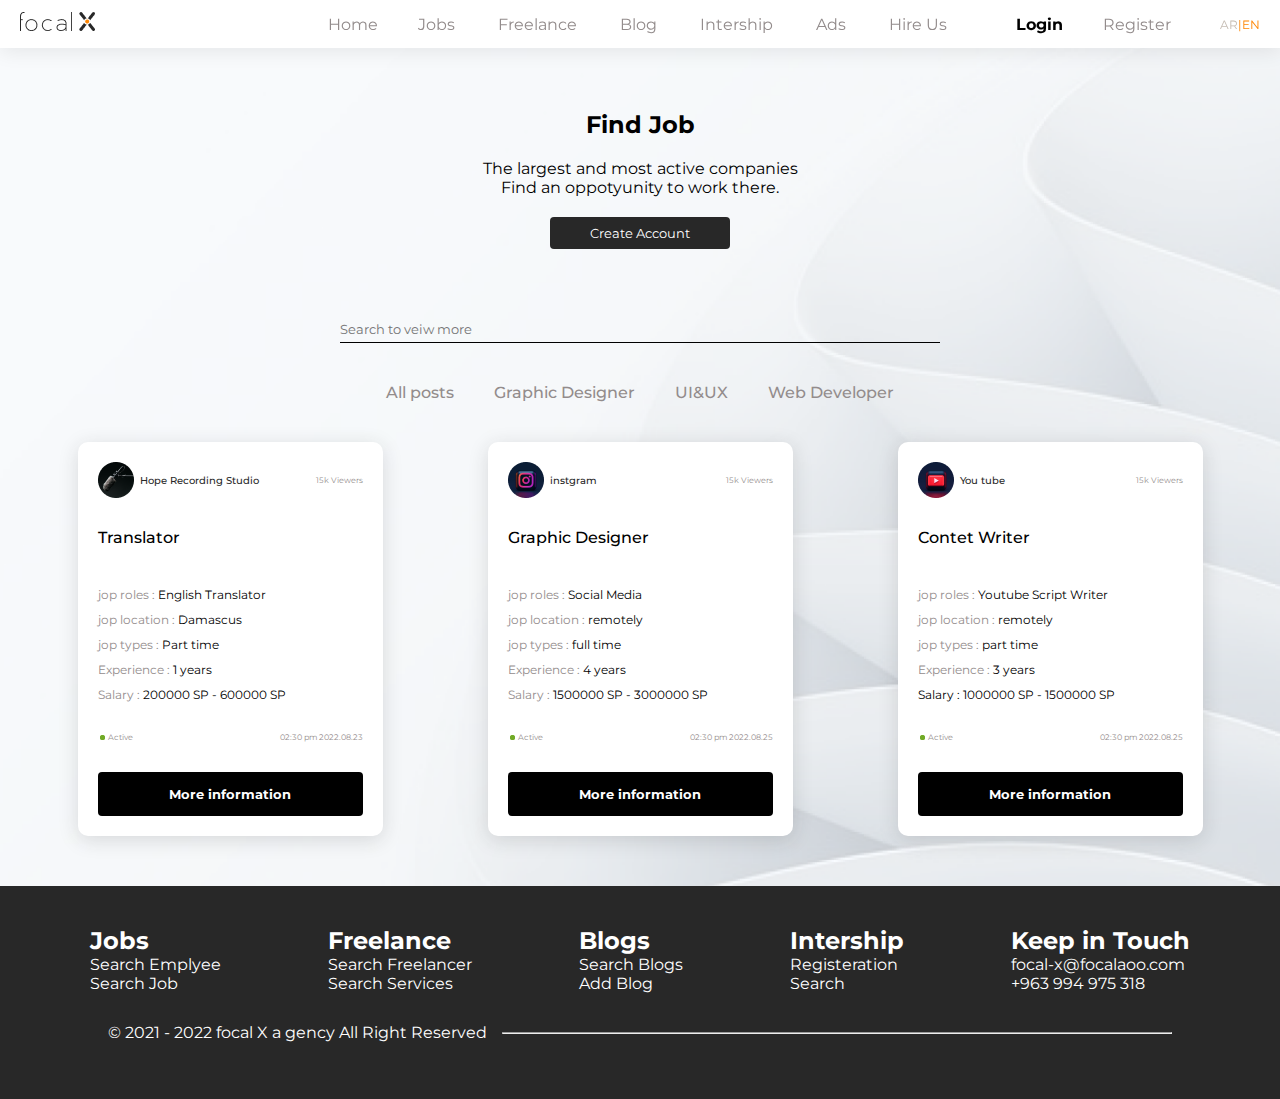
==== index.html @ c3031d2e "edit" ====
<!DOCTYPE html>
<html lang="en">
<head>
    <meta charset="UTF-8">
    <meta http-equiv="X-UA-Compatible" content="IE=edge">
    <meta name="viewport" content="width=device-width, initial-scale=1.0">
    <title>Focal X</title>
    <link rel="stylesheet" href="https://cdnjs.cloudflare.com/ajax/libs/font-awesome/6.4.0/css/all.min.css" integrity="sha512-iecdLmaskl7CVkqkXNQ/ZH/XLlvWZOJyj7Yy7tcenmpD1ypASozpmT/E0iPtmFIB46ZmdtAc9eNBvH0H/ZpiBw==" crossorigin="anonymous" referrerpolicy="no-referrer" />
    <link rel="stylesheet" href="assest/style/jobs.css">
    <link rel="stylesheet" href="assest/style/all.min.css"> 
</head>
<body>
    <nav class="nav-bar">
        <div class="logo">
            <div class="list">
                <i class="fas fa-angle-down">
                    <i class="fas fa-angle-up"></i>
                </i>
                Click
                <ul class="left-list">
                    <li>Home</li>
                    <li class="jobs">
                        Jobs
                        <i class="fas fa-angle-down">
                            <i class="fas fa-angle-up"></i>
                        </i>
                        <ul class="hidden-list">
                            <div class="trag"></div>
                            <li><a href="jobs.html">search jobs</a></li>
                            <li><a href="employee.html">search Employee</a></li>
                            <li><a href="companies.html">companies</a></li>
                        </ul>
                    </li>
                    <li>Freelance<i class="fas fa-angle-down"></i></li>
                    <li>Blog<i class="fas fa-angle-down"></i></li>
                    <li>Intership<i class="fas fa-angle-down"></i></li>
                    <li>Ads<i class="fas fa-angle-down"></i></li>
                    <li>Hire Us</li>
                </ul>
                <ul class="right-list">
                    <li><span>Login</span></li>
                    <li>Register</li>
                </ul>
                <div class="langege">
                    <p>AR</p>
                    <span>|EN</span>
                </div>
            </div>
            <img src="assest/images/Layer 2.png" alt="not found">
        </div>
        <ul class="left-list">
            <li>Home</li>
            <li class="jobs">
                Jobs
                <i class="fas fa-angle-down">
                    <i class="fas fa-angle-up"></i>
                </i>
                <ul class="hidden-list">
                    <div class="trag"></div>
                    <li><a href="jobs.html">search jobs</a></li>
                    <li><a href="employee.html">search Employee</a></li>
                    <li><a href="companies.html">companies</a></li>
                </ul>
            </li>
            <li>Freelance<i class="fas fa-angle-down"></i></li>
            <li>Blog<i class="fas fa-angle-down"></i></li>
            <li>Intership<i class="fas fa-angle-down"></i></li>
            <li>Ads<i class="fas fa-angle-down"></i></li>
            <li>Hire Us</li>
        </ul>
        <ul class="right-list">
            <li><span>Login</span></li>
            <li>Register</li>
        </ul>
        <div class="langege">
            <p>AR</p>
            <span>|EN</span>
        </div>
    </nav>

    <section class="jobs-section">
        <div class="find-job">
            <h1>Find Job</h1>
            <p>The largest and most active companies<br>Find an oppotyunity to work there.</p>
            <button>Create Account</button>
        </div>
        <div class="search-jobs">
            <div class="search">
                <div class="icons">
                    <i class="fas fa-search ser-icon"></i>
                    <i class="fa fa-sliders edit-icon"></i>
                </div>
                <input class="search-bar" type="search" placeholder="Search to veiw more">
            </div>
        </div>
        <ul class="choices">
            <li class="active" data-cat=".card" ><span>All p</span>osts</li>
            <li data-cat=".grap" ><span>Gra</span>phic Designer</li>
            <li data-cat=".ui&ux"><span>UI</span>&UX</li>
            <li data-cat=".web"><span>Web</span> Developer</li>
        </ul>
        <div class="cards">
            <div class="card">
                <div class="up">
                    <div class="right">
                        <img src="assest/images/Ellipse 57.png" alt="not found" onkeyup="search()">
                        <p>Hope Recording Studio</p>
                    </div>
                    <span>15k Viewers</span>
                </div>
                <h1>Translator</h1>
                <ul>
                    <li>jop roles : <span>English Translator</span></li>
                    <li>jop location : <span>Damascus</span></li>
                    <li>jop types : <span>Part time</span></li>
                    <li>Experience : <span>1 years</span></li>
                    <li>Salary : <span>200000 SP - 600000 SP</span></li> 
                </ul>
                <div class="down">
                    <p>Active</p>
                    <p>02:30 pm  2022.08.23</p>
                </div>
                <button>More information</button>
            </div>
            <div class="card grap">
                <div class="up">
                    <div class="right">
                        <img src="assest/images/Ellipse 57 (1).png" alt="not found">
                        <p>instgram</p>
                    </div>
                    <span>15k Viewers</span>
                </div>
                <h1>Graphic Designer</h1>
                <ul>
                    <li>jop roles : <span>Social Media</span></li>
                    <li>jop location : <span>remotely</span></li>
                    <li>jop types : <span>full time</span></li>
                    <li>Experience : <span>4 years</span></li>
                    <li>Salary : <span>1500000 SP - 3000000 SP</span></li>
                </ul>
                <div class="down">
                    <p>Active</p>
                    <p>02:30 pm  2022.08.25</p>
                </div>
                <button>More information</button>
            </div>
            <div class="card">
                <div class="up">
                    <div class="right">
                        <img src="assest/images/Ellipse 57 (2).png" alt="not found">
                        <p>You tube</p>
                    </div>
                    <span>15k Viewers</span>
                </div>
                <h1>Contet Writer</h1>
                <ul>
                    <li>jop roles : <span>Youtube Script Writer</span></li>
                    <li>jop location : <span>remotely</span></li>
                    <li>jop types : <span>part time</span></li>
                    <li>Experience : <span>3 years</span></li>
                    <li><span>Salary : <span>1000000 SP - 1500000 SP</span></li>
                </ul>
                <div class="down">
                    <p>Active</p>
                    <p>02:30 pm  2022.08.25</p>
                </div>
                <button>More information</button>
            </div>
        </div>
    </section>
    <footer>
        <div class="info">
            <div class="list1">
                <h1>Jobs</h1>
                <ul>
                    <li>Search Emplyee</li>
                    <li>Search Job</li>
                </ul>
            </div>
            <div class="list1">
                <h1>Freelance</h1>
                <ul>
                    <li>Search Freelancer</li>
                    <li>Search Services</li>
                </ul>
            </div>
            <div class="list1">
                <h1>Blogs</h1>
                <ul>
                    <li>Search Blogs</li>
                    <li>Add Blog</li>
                </ul>
            </div>
            <div class="list1">
                <h1>Intership</h1>
                <ul>
                    <li>Registeration</li>
                    <li>Search</li>
                </ul>
            </div>
            <div class="list1">
                <h1>Keep in Touch</h1>
                <ul>
                    <li>focal-x@focalaoo.com</li>
                    <li>+963 994 975 318</li>
                </ul>
            </div>
        </div>
        <div class="detils">
            <p>© 2021 - 2022 focal X a gency All Right Reserved</p><hr>
        </div>
    </footer>
    <script src="assest/javascript/home.js"></script>
</body>
</html>
---- assest/style/jobs.css ----
@import url('https://fonts.googleapis.com/css2?family=Hanken+Grotesk:ital,wght@0,100;0,200;0,300;0,400;0,500;0,700;0,800;0,900;1,100;1,200;1,300;1,400;1,500;1,600;1,700;1,800;1,900&family=Montserrat:ital,wght@0,100;0,200;0,300;0,400;0,500;0,600;0,700;0,800;0,900;1,100;1,200;1,300;1,400;1,500;1,600;1,700;1,800;1,900&display=swap');
*{
    margin: 0;
    padding: 0;
    box-sizing: border-box;
    font-family: 'Montserrat', sans-serif;
}
.nav-bar{
    background-color: white;
    padding: 20px;
    display: flex;
    justify-content: space-between;
    align-items: center;
    position: fixed;
    width: 100%;
    height: 48px;
    z-index: 99;
    color: #938C8C;
    box-shadow: 0px 4px 20px #00000014;
}
.logo{
    position: relative;
}
.logo .list{
    height: 10px;
    visibility: hidden;
    position: absolute;
    top: 27px;
}
.logo .right-list{
    visibility: hidden;
}
.logo .left-list,.right-list{
   visibility: hidden;
}
.logo .langege{
    visibility: hidden;
}
.logo .list:hover .left-list,.right-list{
    visibility: visible;
}
.logo .list:hover .right-list{
    visibility: visible;
}
.logo .list:hover .langege{
    visibility: visible;

}
.left-list{
    display: flex;
    margin-left: 183px;
}
.left-list li , .right-list li{
    list-style-type: none;
    padding: 20px;
}
.left-list li i{
    padding-left: 3px;
}
.left-list li:hover , .right-list li:hover{
    color: #FF8500;
    cursor: pointer;
}
.left-list .jobs{
    position: relative;
}
.left-list .jobs:hover .fa-angle-down{
    visibility: hidden;
}
.left-list .jobs:hover .fa-angle-up{
    visibility: visible;
}
.left-list .jobs:hover .hidden-list {
    visibility:visible;
}
.fa-angle-down{
    position: relative;
}
.fa-angle-up{
    position: absolute;
    right: 1px;
    visibility: hidden;
}
.left-list .jobs .hidden-list{
    position: absolute;
    top: 48px;
    left: 0;
    width: max-content;
    height: 44px;
    display: flex;
    align-items: center;
    gap: 20px;
    background-color: black;
    border-radius: 8px;
    font-size: 16px;
    visibility: hidden;
    padding: 0 30px 0 30px;
}
.left-list .jobs .hidden-list li{
    list-style-type: none;
}
.left-list .jobs .hidden-list li a{
    text-decoration: none;
    color: white;
    font-weight: 500;

}
.left-list .jobs .trag{
    width: 20px;
    height: 20px;
    clip-path: polygon(50% 0,100% 100%,0% 100%);
    background-color: black;
    position: absolute;
    bottom: 34px;
    left: 33px
}

.left-list li  .hidden-list li a:hover{
    color: #FF8500;
    cursor: pointer;
    border-bottom: 1px solid #FF8500;
}
.right-list{
    display: flex;
}
.right-list li span{
    font-weight: 700;
    color: black;
}
.langege{
    display: flex;
    font-size: 12px;
    font-weight: 400;
    color: #C5BCB3;
}
.langege:hover{
    cursor: pointer;
}
.langege span{
    color: #FF8500;
}

.jobs-section{
    width: 100%;
    height: max-content;
    display: flex;
    flex-direction: column;
    align-items: center;
    justify-content: space-around;
    padding: 40px 10px 50px 10px;
    position: relative;
    background-image: url('../images/background.png');
    background-position: center;
    background-size: cover;
    background-repeat: no-repeat;

}
.find-job{
    text-align: center;
    display: flex;
    flex-direction: column;
    align-items: center;
    gap: 20px;
    padding-top: 70px;
}
.find-job h1{
    font-size: 24px;
}
.find-job p{
    font-size: 16px;
}
.find-job button{
    background-color: #282828;
    border: none;
    width: 180px;
    color: white;
    height: 32px;
    border-radius: 4px;
    transition: 0.7s ease;
}
.find-job button:hover ,.card button:hover {
    cursor: pointer;
    transform: scale(1.1);
}
.search{
    position: relative;
    margin-top: 70px;
}
.search input{
    border: none;
    outline: none;
    border-bottom: 1px solid black;
    width: 600px;
    padding-bottom: 5px;
    background-color: transparent;
    pointer-events: painted;
}
.search input:focus{
    border: none;
    outline: none;
    border-bottom: 2px solid rgb(193,193,193);
}
.search .icons{
    position: absolute;
    right: 0;
    padding: 0 5px 5px 10px;
}
.icons i{
    color: #938C8C;
    padding-right: 10px;
    padding-bottom: 2px;
}
.choices{
    display: flex;
    margin-top: 20px;
}
.choices li{
    list-style-type: none;
    padding: 20px 20px 0px 20px;
    color: #938C8C;
    font-size: 16px;
    transition: 0.7s ease;
    font-weight: 500;
}
.choices li:hover{
    color: black;
    cursor: pointer;
}
.choices li:hover span{
    color: black;
    cursor: pointer;
    border-bottom: 2px solid #FF8500;
}
.cards{
    display: flex;
    flex-wrap: wrap;
    gap: 105px;
    margin-top: 20px;
    padding-top: 20px;
}
.card{
    Width: 305px;
    background-color: white;
    box-shadow: 0px 4px 20px #28282826;
    border-radius: 10px;
    padding: 20px;
    display: flex;
    gap: 30px;
    flex-direction: column;
}
.card .up {
    display: flex;
    justify-content: space-between;
    align-items: center;
}
.card .up .right{
    display: flex;
    align-items: center;
    gap: 6px;
}
.card .up .right p{
    font-size: 10px;
    font-weight: 500;
    color: #282828;
}
.card .up span{
    font-size: 8px;
    font-weight: 400;
    color: #938C8C;
}
.card h1{
    font-size: 16px;
    font-weight:500 ;
}
.card ul li{
    
    font-size: 12px;
    font-weight: 400;
    list-style-type: none;
    padding-top: 10px;
    color: #938C8C;
}
.card ul li span{
    color: black;
}
.card .down{
    display: flex;
    justify-content: space-between;
    font-size: 8px;
    font-weight: 400;
    color: #938C8C;
    position: relative;
    align-items: center;  
}
.card .down p{
    padding-left: 10px;
}
.card .down p::before{
    content: " ";
    width: 5px;
    height: 5px;
    border-radius: 50%;
    background-color: #71AA27;
    position: absolute;
    left: 2px;
    top: 3px;
}
.card button{
    height: 44px;
    background-color: black;
    border: none;
    border-radius: 4px;
    color: white;
    font-weight: 700;
    transition: 0.7s ease;
}
footer{
    background-color: #282828;
    color: #ffffff;
    padding: 40px;
    width: 100%;
    height: 213px;
    display: block;
}
footer .info{
    display: flex;
    gap: 107px;
    justify-content: center;
}
footer .info .list1{
    display: flex;
    flex-direction: column;
}
footer .info .list1 h1{
    font-size: 24px;
    font-weight: 700;
}
footer .info .list1 li{
    font-size: 16px;
    font-weight: 400;
    list-style-type: none;
}
.detils{
    align-items: center;
    display: flex;
    justify-content: center;
    margin-top: 30px;
}
.detils hr{
    width: 670px;
    margin-left: 15px;
}
@media(max-width:913px){
    .left-list{
        flex-direction: column;
        visibility: hidden;
        background-color: #938c8ccc;
        margin-left: 3px;
        border-top-right-radius: 4px;
        border-top-left-radius: 4px;
        color: black;
        font-weight: 500;
    }
    .right-list{
        visibility: hidden;
        flex-direction: column;
        background-color: #938c8ccc;
        margin-left: 3px;
        color:black;
        font-weight: 500;
    }
    .langege{
        background-color: #938c8ccc;
        margin-left: 3px;
        color:black;
        font-weight: 500;
        border-bottom-left-radius: 4px;
        border-bottom-right-radius: 4px;
        visibility: hidden;
    }
    .logo .list{
        visibility: visible;
    }
    .left-list .jobs .hidden-list{
        flex-direction: column;
        width: min-content;
        height: max-content;
    }
    .find-job{
        font-size: 12px;
    }
    .search input{
        width: 300px;
    }
    .choices li{
        font-size: 12px;
        font-weight: 400;
    }
    .cards{
        justify-content: center;
        gap: 15px;
    }
    footer .info{
        gap: 20px;
    }
    footer .info .list1 h1{
        font-size: 12px;
    }
    footer .info .list1 li{
        font-size: 10px;
    }
    .detils{
        flex-direction: column;
    }
    .detils hr{
        width: 300px;
    }
}
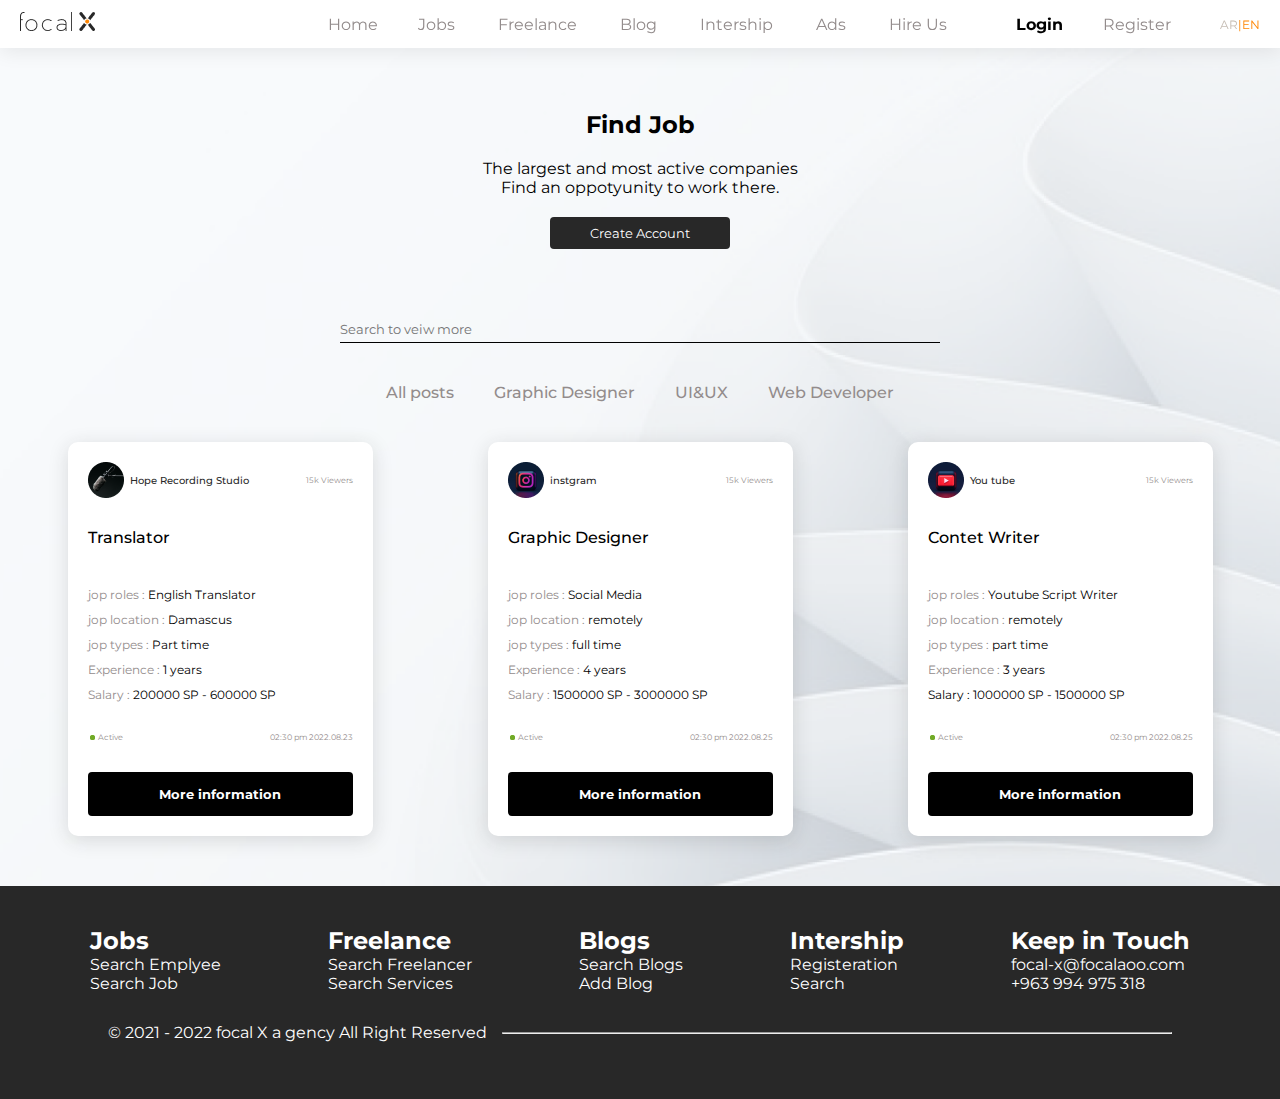
==== commit bd723afa: "edit" ====
--- a/index.html
+++ b/index.html
@@ -26,9 +26,9 @@
                         </i>
                         <ul class="hidden-list">
                             <div class="trag"></div>
-                            <li><a href="jobs.html">search jobs</a></li>
-                            <li><a href="employee.html">search Employee</a></li>
-                            <li><a href="companies.html">companies</a></li>
+                            <li><a href="index.html">search jobs</a></li>
+                            <li><a href="index1.html">search Employee</a></li>
+                            <li><a href="index2.html">companies</a></li>
                         </ul>
                     </li>
                     <li>Freelance<i class="fas fa-angle-down"></i></li>
@@ -57,9 +57,9 @@
                 </i>
                 <ul class="hidden-list">
                     <div class="trag"></div>
-                    <li><a href="jobs.html">search jobs</a></li>
-                    <li><a href="employee.html">search Employee</a></li>
-                    <li><a href="companies.html">companies</a></li>
+                    <li><a href="index.html">search jobs</a></li>
+                    <li><a href="index1.html">search Employee</a></li>
+                    <li><a href="index2.html">companies</a></li>
                 </ul>
             </li>
             <li>Freelance<i class="fas fa-angle-down"></i></li>
@@ -90,7 +90,7 @@
                     <i class="fas fa-search ser-icon"></i>
                     <i class="fa fa-sliders edit-icon"></i>
                 </div>
-                <input class="search-bar" type="search" placeholder="Search to veiw more">
+                <input class="search-bar" type="search" placeholder="Search to veiw more" onkeyup="searchBar()">
             </div>
         </div>
         <ul class="choices">
@@ -108,7 +108,7 @@
                     </div>
                     <span>15k Viewers</span>
                 </div>
-                <h1>Translator</h1>
+                <h1 class="name">Translator</h1>
                 <ul>
                     <li>jop roles : <span>English Translator</span></li>
                     <li>jop location : <span>Damascus</span></li>
@@ -130,7 +130,7 @@
                     </div>
                     <span>15k Viewers</span>
                 </div>
-                <h1>Graphic Designer</h1>
+                <h1 class="name">Graphic Designer</h1>
                 <ul>
                     <li>jop roles : <span>Social Media</span></li>
                     <li>jop location : <span>remotely</span></li>
@@ -152,7 +152,7 @@
                     </div>
                     <span>15k Viewers</span>
                 </div>
-                <h1>Contet Writer</h1>
+                <h1 class="name">Contet Writer</h1>
                 <ul>
                     <li>jop roles : <span>Youtube Script Writer</span></li>
                     <li>jop location : <span>remotely</span></li>
--- a/assest/style/jobs.css
+++ b/assest/style/jobs.css
@@ -36,8 +36,13 @@
 .logo .langege{
     visibility: hidden;
 }
+.logo .list:hover{
+    cursor: pointer;
+}
+
 .logo .list:hover .left-list,.right-list{
     visibility: visible;
+    
 }
 .logo .list:hover .right-list{
     visibility: visible;
@@ -232,9 +237,10 @@
     border-bottom: 2px solid #FF8500;
 }
 .cards{
-    display: flex;
-    flex-wrap: wrap;
-    gap: 105px;
+    width: 100%;
+    display: grid;
+    grid-template-columns: repeat(auto-fill, minmax(360px, 1fr));
+    justify-items: center;
     margin-top: 20px;
     padding-top: 20px;
 }
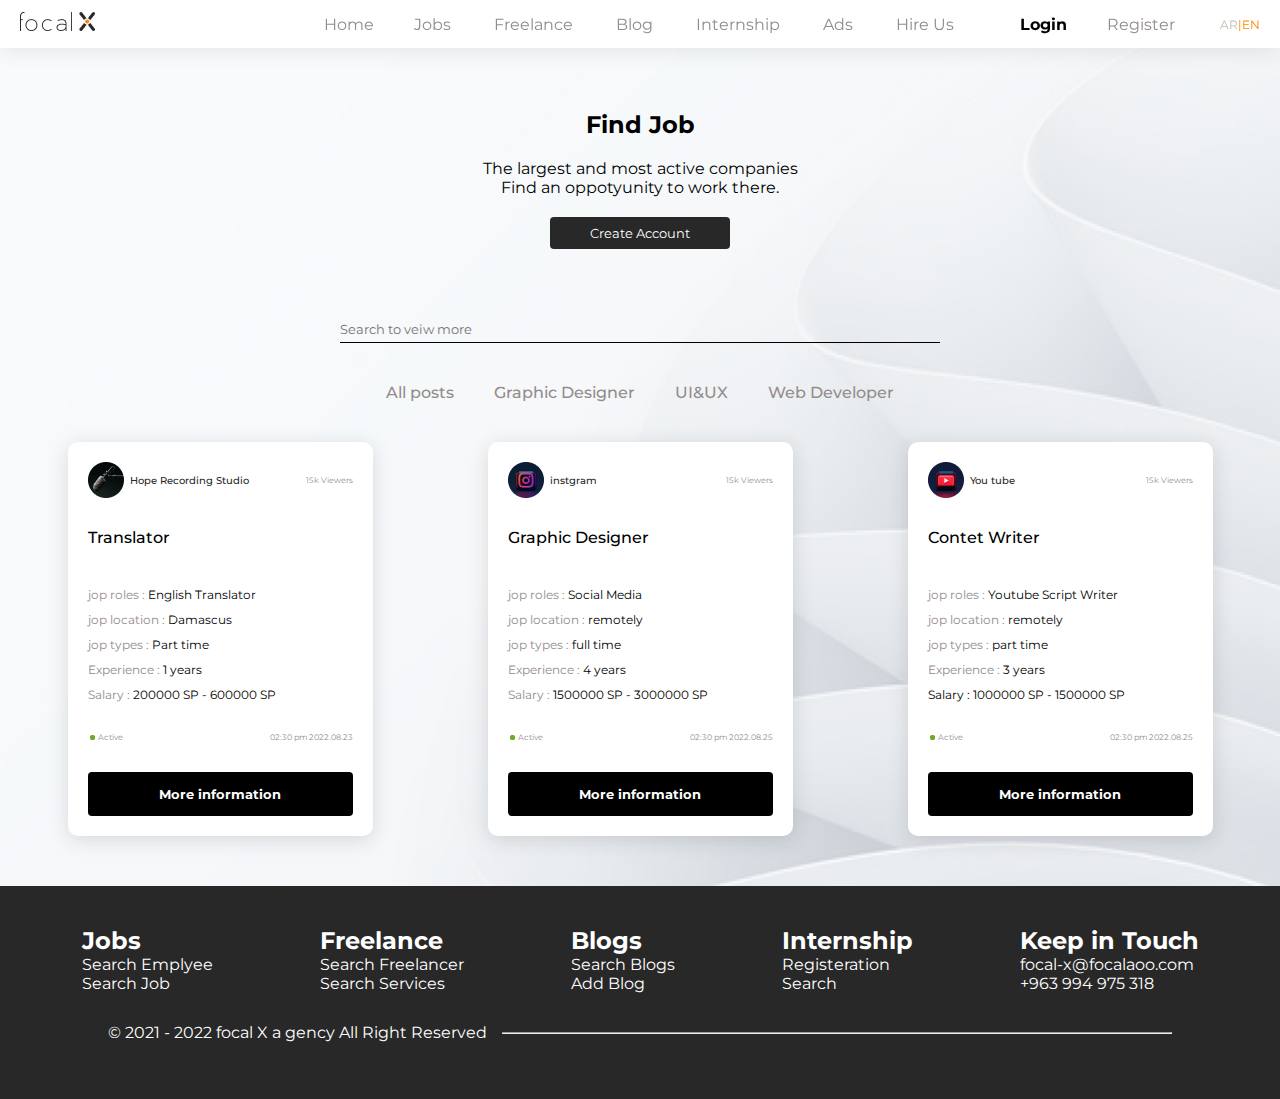
==== commit 3ec13fa4: "edit" ====
--- a/index.html
+++ b/index.html
@@ -33,7 +33,7 @@
                     </li>
                     <li>Freelance<i class="fas fa-angle-down"></i></li>
                     <li>Blog<i class="fas fa-angle-down"></i></li>
-                    <li>Intership<i class="fas fa-angle-down"></i></li>
+                    <li>Internship<i class="fas fa-angle-down"></i></li>
                     <li>Ads<i class="fas fa-angle-down"></i></li>
                     <li>Hire Us</li>
                 </ul>
@@ -64,7 +64,7 @@
             </li>
             <li>Freelance<i class="fas fa-angle-down"></i></li>
             <li>Blog<i class="fas fa-angle-down"></i></li>
-            <li>Intership<i class="fas fa-angle-down"></i></li>
+            <li>Internship<i class="fas fa-angle-down"></i></li>
             <li>Ads<i class="fas fa-angle-down"></i></li>
             <li>Hire Us</li>
         </ul>
@@ -90,7 +90,7 @@
                     <i class="fas fa-search ser-icon"></i>
                     <i class="fa fa-sliders edit-icon"></i>
                 </div>
-                <input class="search-bar" type="search" placeholder="Search to veiw more" onkeyup="searchBar()">
+                <input id="search" class="search-bar" type="search" placeholder="Search to veiw more" onkeyup="searchBar()">
             </div>
         </div>
         <ul class="choices">
@@ -100,7 +100,7 @@
             <li data-cat=".web"><span>Web</span> Developer</li>
         </ul>
         <div class="cards">
-            <div class="card">
+            <div id="c" class="card">
                 <div class="up">
                     <div class="right">
                         <img src="assest/images/Ellipse 57.png" alt="not found" onkeyup="search()">
@@ -122,7 +122,7 @@
                 </div>
                 <button>More information</button>
             </div>
-            <div class="card grap">
+            <div id="c" class="card grap">
                 <div class="up">
                     <div class="right">
                         <img src="assest/images/Ellipse 57 (1).png" alt="not found">
@@ -144,7 +144,7 @@
                 </div>
                 <button>More information</button>
             </div>
-            <div class="card">
+            <div id="c" class="card">
                 <div class="up">
                     <div class="right">
                         <img src="assest/images/Ellipse 57 (2).png" alt="not found">
@@ -192,7 +192,7 @@
                 </ul>
             </div>
             <div class="list1">
-                <h1>Intership</h1>
+                <h1>Internship</h1>
                 <ul>
                     <li>Registeration</li>
                     <li>Search</li>
--- a/assest/style/jobs.css
+++ b/assest/style/jobs.css
@@ -144,7 +144,6 @@
 .langege span{
     color: #FF8500;
 }
-
 .jobs-section{
     width: 100%;
     height: max-content;
@@ -243,6 +242,12 @@
     justify-items: center;
     margin-top: 20px;
     padding-top: 20px;
+}
+.flex{
+    display: flex;
+}
+.none{
+    display: none;
 }
 .card{
     Width: 305px;
